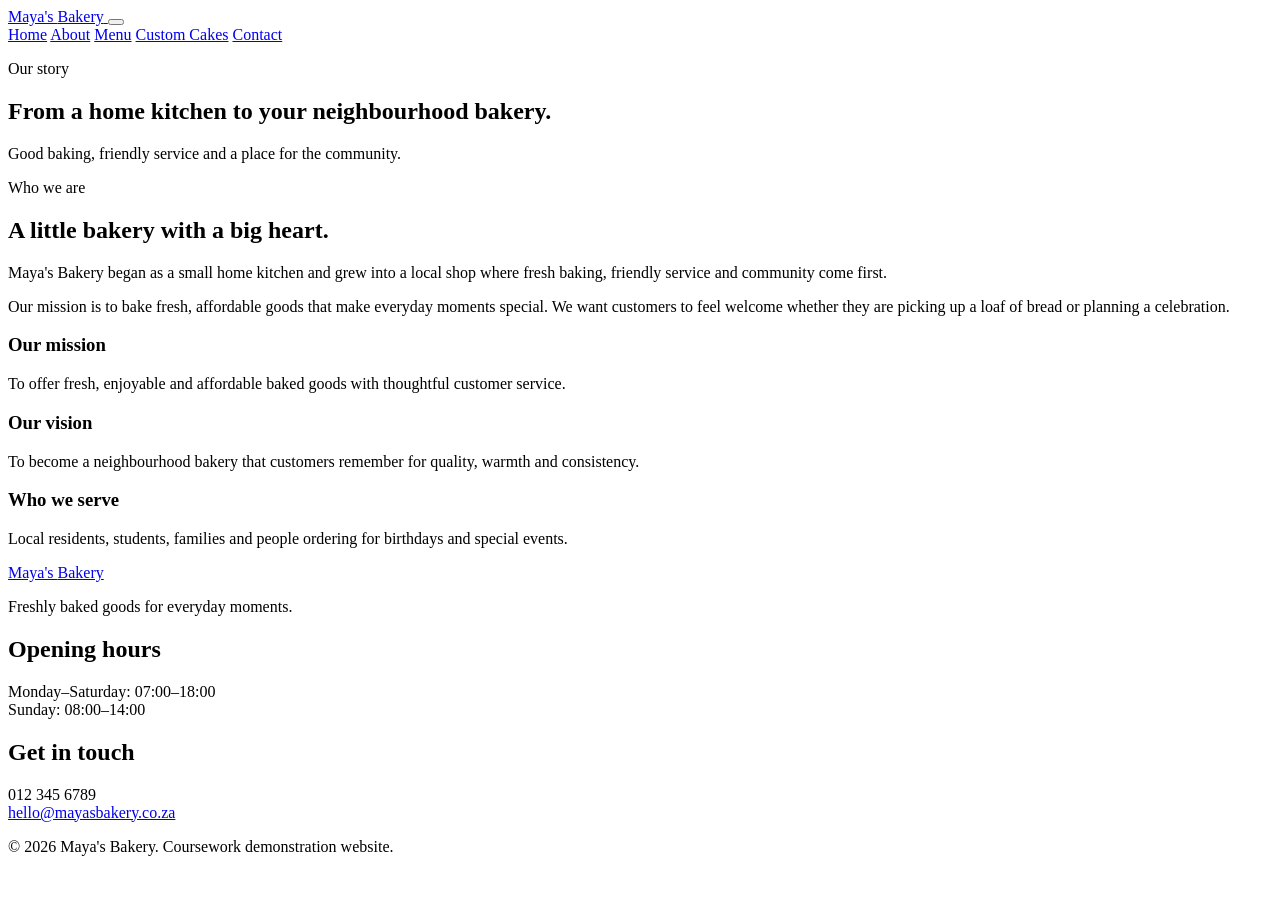
==== about.html @ de33b741 "Initial project commit" ====
<!doctype html>
<html lang="en">
  <head>
    <meta charset="utf-8">
    <meta name="viewport" content="width=device-width, initial-scale=1">
    <meta
      name="description"
      content="Maya's Bakery offers fresh bread, cakes and pastries in Cape Town."
    >
    <title>About us | Maya's Bakery</title>

    <link rel="preconnect" href="https://fonts.googleapis.com">
    <link rel="preconnect" href="https://fonts.gstatic.com" crossorigin>
    <link
      href="https://fonts.googleapis.com/css2?family=Open+Sans:wght@400;500;600;700&family=Playfair+Display:wght@600;700&display=swap"
      rel="stylesheet"
    >
    <link rel="stylesheet" href="css/style.css">
  </head>

  <body>
    <header class="site-header">
      <nav class="nav container" aria-label="Main navigation">
        <a class="brand" href="index.html" aria-label="Maya's Bakery home">
          Maya's <span>Bakery</span>
        </a>

        <button
          class="menu-toggle"
          type="button"
          aria-expanded="false"
          aria-controls="primary-links"
          aria-label="Open navigation menu"
        >
          <span></span>
          <span></span>
          <span></span>
        </button>

        <div class="nav-links" id="primary-links">
          <a href="index.html" data-page="index.html">Home</a>
          <a class="current" aria-current="page" href="about.html" data-page="about.html">About</a>
          <a href="products.html" data-page="products.html">Menu</a>
          <a href="enquiry.html" data-page="enquiry.html">Custom Cakes</a>
          <a href="contact.html" data-page="contact.html">Contact</a>
        </div>
      </nav>
    </header>

    <main id="main-content">
      <section class="page-hero">
        <div class="container">
          <p class="eyebrow">Our story</p>
          <h1>From a home kitchen to your neighbourhood bakery.</h1>
          <p>Good baking, friendly service and a place for the community.</p>
        </div>
      </section>

      <section class="section container two-column">
        <div>
          <p class="eyebrow">Who we are</p>
          <h2>A little bakery with a big heart.</h2>
          <p>
            Maya's Bakery began as a small home kitchen and grew into a local shop where
            fresh baking, friendly service and community come first.
          </p>
          <p>
            Our mission is to bake fresh, affordable goods that make everyday moments
            special. We want customers to feel welcome whether they are picking up a loaf of
            bread or planning a celebration.
          </p>
        </div>

        <div class="stacked-cards">
          <article class="info-card">
            <h3>Our mission</h3>
            <p>To offer fresh, enjoyable and affordable baked goods with thoughtful customer service.</p>
          </article>

          <article class="info-card">
            <h3>Our vision</h3>
            <p>To become a neighbourhood bakery that customers remember for quality, warmth and consistency.</p>
          </article>

          <article class="info-card">
            <h3>Who we serve</h3>
            <p>Local residents, students, families and people ordering for birthdays and special events.</p>
          </article>
        </div>
      </section>
    </main>

    <footer class="site-footer">
      <div class="container footer-grid">
        <div>
          <a class="brand brand-light" href="index.html">Maya's <span>Bakery</span></a>
          <p>Freshly baked goods for everyday moments.</p>
        </div>

        <div>
          <h2 class="footer-heading">Opening hours</h2>
          <p>
            Monday–Saturday: 07:00–18:00<br>
            Sunday: 08:00–14:00
          </p>
        </div>

        <div>
          <h2 class="footer-heading">Get in touch</h2>
          <p>
            012 345 6789<br>
            <a href="mailto:hello@mayasbakery.co.za">hello@mayasbakery.co.za</a>
          </p>
        </div>
      </div>

      <p class="copyright">© 2026 Maya's Bakery. Coursework demonstration website.</p>
    </footer>

    <script src="js/script.js" defer></script>
  </body>
</html>
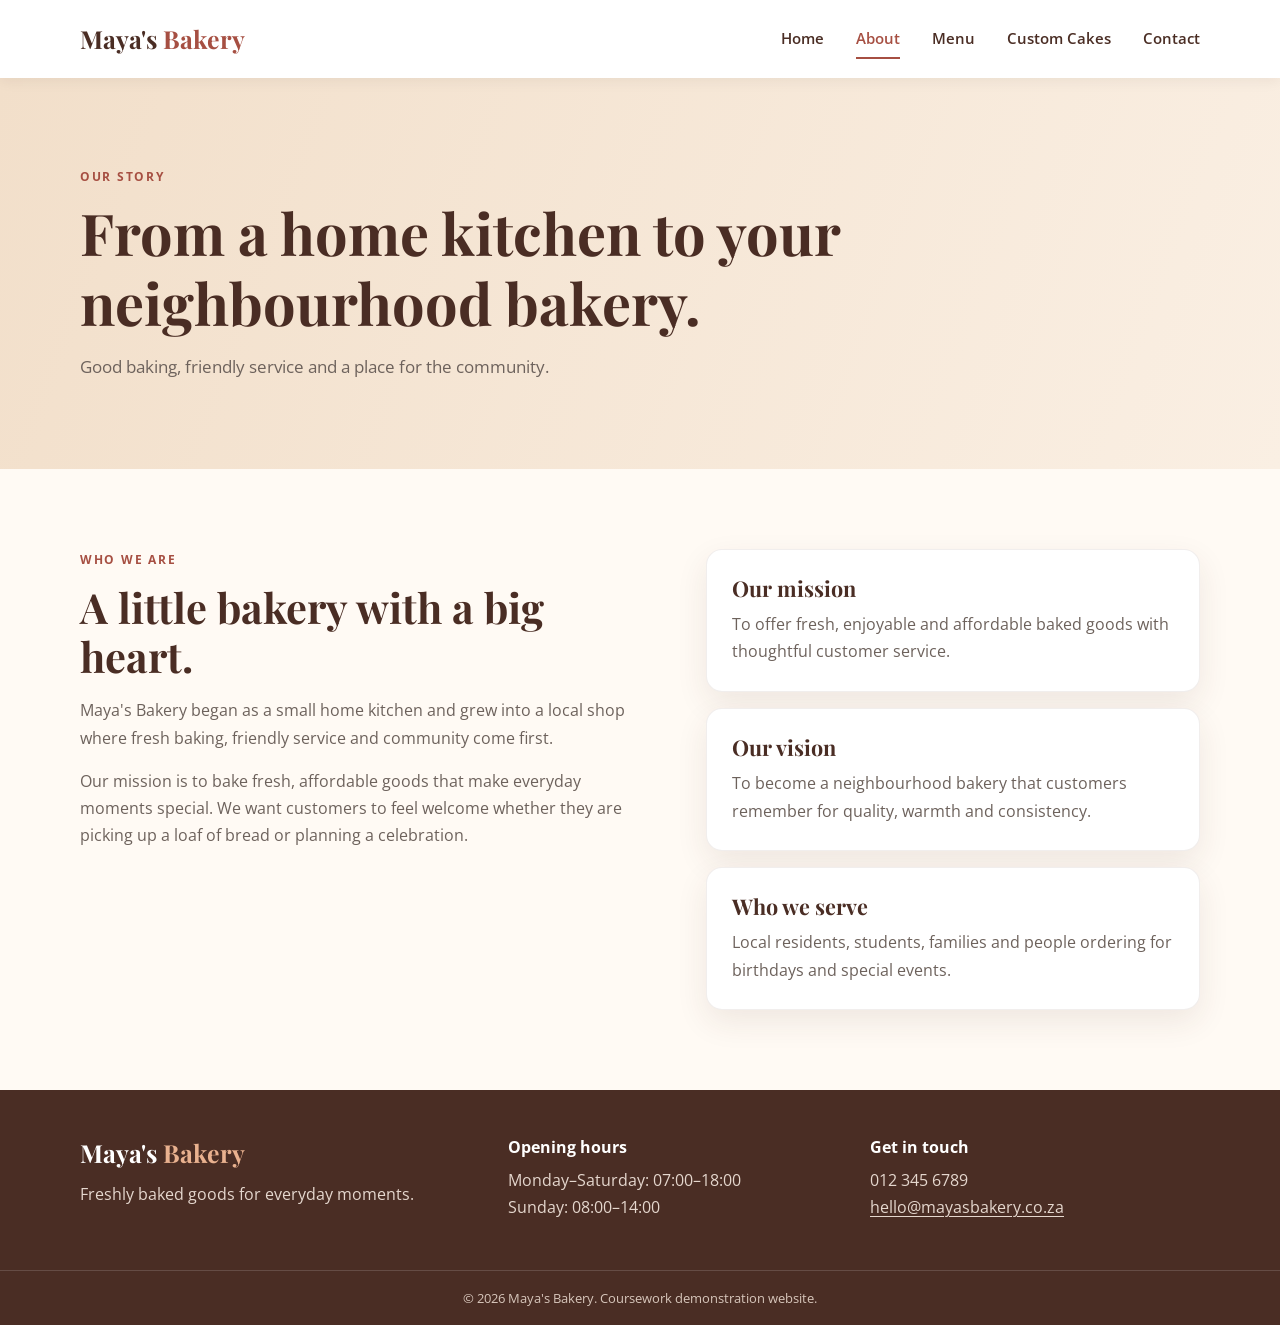
==== commit fe9c9771: "Complete Part 3 website improvements" ====
--- a/about.html
+++ b/about.html
@@ -5,14 +5,20 @@
     <meta name="viewport" content="width=device-width, initial-scale=1">
     <meta
       name="description"
-      content="Maya's Bakery offers fresh bread, cakes and pastries in Cape Town."
+      content="Learn how Maya's Bakery grew from a home kitchen into a neighbourhood bakery focused on fresh baking, friendly service and community."
     >
     <title>About us | Maya's Bakery</title>
+    <meta property="og:type" content="website">
+    <meta property="og:title" content="Our story | Maya's Bakery">
+    <meta property="og:description" content="Learn about Maya's Bakery, our story, our mission and the neighbourhood community we serve.">
+    <meta name="twitter:card" content="summary">
+    <meta name="twitter:title" content="Our story | Maya's Bakery">
+    <meta name="twitter:description" content="Learn about Maya's Bakery, our story, our mission and the neighbourhood community we serve.">
 
     <link rel="preconnect" href="https://fonts.googleapis.com">
     <link rel="preconnect" href="https://fonts.gstatic.com" crossorigin>
     <link
-      href="https://fonts.googleapis.com/css2?family=Open+Sans:wght@400;500;600;700&family=Playfair+Display:wght@600;700&display=swap"
+      href="https://fonts.googleapis.com/css2?family=Open+Sans:wght@400;600;700&family=Playfair+Display:wght@700&display=swap"
       rel="stylesheet"
     >
     <link rel="stylesheet" href="css/style.css">
--- a/css/style.css
+++ b/css/style.css
@@ -0,0 +1,805 @@
+:root {
+  color-scheme: light;
+  --color-cream: #fffaf4;
+  --color-sand: #f3e8da;
+  --color-brown: #4a2d24;
+  --color-brown-light: #765447;
+  --color-rose: #a64f42;
+  --color-rose-dark: #843b32;
+  --color-ink: #30231e;
+  --color-muted: #6d625c;
+  --color-white: #fff;
+  --shadow-card: 0 12px 32px rgb(74 45 36 / 9%);
+  --radius-card: 1rem;
+  --font-body: "Open Sans", Arial, sans-serif;
+  --font-heading: "Playfair Display", Georgia, serif;
+}
+
+* {
+  box-sizing: border-box;
+}
+
+html {
+  scroll-behavior: smooth;
+}
+
+body {
+  min-width: 320px;
+  margin: 0;
+  background: var(--color-cream);
+  color: var(--color-ink);
+  font-family: var(--font-body);
+  font-size: 1rem;
+  line-height: 1.7;
+}
+
+img {
+  display: block;
+  max-width: 100%;
+}
+
+a {
+  color: inherit;
+  text-decoration: none;
+}
+
+button,
+input,
+textarea {
+  font: inherit;
+}
+
+button,
+a,
+input,
+textarea {
+  -webkit-tap-highlight-color: transparent;
+}
+
+a:focus-visible,
+button:focus-visible,
+input:focus-visible,
+textarea:focus-visible {
+  outline: 3px solid #d88a55;
+  outline-offset: 3px;
+}
+
+[hidden] {
+  display: none !important;
+}
+
+.container {
+  width: min(100% - 2.5rem, 1120px);
+  margin-inline: auto;
+}
+
+.site-header {
+  position: relative;
+  z-index: 5;
+  background: var(--color-white);
+  box-shadow: 0 2px 14px rgb(48 35 30 / 7%);
+}
+
+.nav {
+  display: flex;
+  min-height: 78px;
+  align-items: center;
+  justify-content: space-between;
+  gap: 2rem;
+}
+
+.brand {
+  flex: 0 0 auto;
+  color: var(--color-brown);
+  font-family: var(--font-heading);
+  font-size: 1.55rem;
+  font-weight: 700;
+  line-height: 1.2;
+}
+
+.brand span {
+  color: var(--color-rose);
+}
+
+.nav-links {
+  display: flex;
+  align-items: center;
+  gap: clamp(1rem, 2.5vw, 2rem);
+}
+
+.nav-links a {
+  padding-block: 0.45rem;
+  color: var(--color-brown);
+  font-size: 0.93rem;
+  font-weight: 600;
+  transition: color 160ms ease;
+}
+
+.nav-links a:hover,
+.nav-links a.current {
+  color: var(--color-rose);
+}
+
+.nav-links a.current {
+  box-shadow: inset 0 -2px var(--color-rose);
+}
+
+.menu-toggle {
+  display: none;
+  width: 44px;
+  height: 44px;
+  padding: 10px;
+  border: 1px solid var(--color-sand);
+  border-radius: 0.65rem;
+  background: var(--color-white);
+  cursor: pointer;
+}
+
+.menu-toggle span {
+  display: block;
+  width: 100%;
+  height: 2px;
+  margin-block: 4px;
+  background: var(--color-brown);
+}
+
+h1,
+h2,
+h3,
+p {
+  margin-top: 0;
+}
+
+h1,
+h2,
+h3 {
+  color: var(--color-brown);
+  font-family: var(--font-heading);
+  line-height: 1.2;
+}
+
+h1 {
+  max-width: 780px;
+  margin-bottom: 1rem;
+  font-size: clamp(2.4rem, 6vw, 4.5rem);
+}
+
+h2 {
+  margin-bottom: 1rem;
+  font-size: clamp(1.8rem, 3.5vw, 2.6rem);
+}
+
+h3 {
+  margin-bottom: 0.6rem;
+  font-size: 1.35rem;
+}
+
+p {
+  margin-bottom: 1rem;
+}
+
+.hero {
+  display: flex;
+  min-height: 590px;
+  align-items: center;
+  padding-block: 6rem;
+  background:
+    radial-gradient(ellipse at 82% 25%, rgb(255 255 255 / 54%), transparent 29%),
+    linear-gradient(115deg, #f2dfca 0%, #f8eddf 55%, #ead1b7 100%);
+}
+
+.hero-content {
+  padding-block: 1rem;
+}
+
+.hero h1 {
+  max-width: 720px;
+}
+
+.hero-copy {
+  max-width: 600px;
+  margin-bottom: 1.8rem;
+  color: var(--color-muted);
+  font-size: 1.1rem;
+}
+
+.eyebrow {
+  margin-bottom: 0.7rem;
+  color: var(--color-rose);
+  font-size: 0.78rem;
+  font-weight: 700;
+  letter-spacing: 0.14em;
+  text-transform: uppercase;
+}
+
+.button-row {
+  display: flex;
+  flex-wrap: wrap;
+  gap: 0.8rem;
+}
+
+.button {
+  display: inline-flex;
+  min-height: 48px;
+  align-items: center;
+  justify-content: center;
+  padding: 0.7rem 1.25rem;
+  border: 2px solid transparent;
+  border-radius: 0.55rem;
+  cursor: pointer;
+  font-weight: 700;
+  line-height: 1.25;
+  text-align: center;
+  transition: background-color 160ms ease, color 160ms ease, transform 160ms ease;
+}
+
+.button:hover {
+  transform: translateY(-1px);
+}
+
+.button-primary {
+  background: var(--color-rose);
+  color: var(--color-white);
+}
+
+.button-primary:hover {
+  background: var(--color-rose-dark);
+}
+
+.button-outline {
+  border-color: var(--color-brown);
+  color: var(--color-brown);
+}
+
+.button-outline:hover {
+  background: var(--color-brown);
+  color: var(--color-white);
+}
+
+.section {
+  padding-block: 5rem;
+}
+
+.intro-grid,
+.two-column,
+.contact-layout,
+.form-layout {
+  display: grid;
+  align-items: start;
+  gap: clamp(2rem, 6vw, 5rem);
+}
+
+.intro-grid,
+.two-column {
+  grid-template-columns: minmax(0, 1fr) minmax(0, 0.9fr);
+}
+
+.intro-grid {
+  align-items: center;
+}
+
+.intro-grid > div > p:not(.eyebrow),
+.two-column > div > p:not(.eyebrow),
+.form-layout > div > p:not(.eyebrow) {
+  color: var(--color-muted);
+}
+
+.highlight-card,
+.info-card,
+.form-card,
+.food-card,
+.product-card {
+  overflow: hidden;
+  border: 1px solid rgb(74 45 36 / 8%);
+  border-radius: var(--radius-card);
+  background: var(--color-white);
+  box-shadow: var(--shadow-card);
+}
+
+.highlight-card,
+.info-card {
+  padding: 1.6rem;
+}
+
+.highlight-card {
+  background: var(--color-sand);
+}
+
+.highlight-card p,
+.info-card p {
+  margin-bottom: 0;
+  color: var(--color-muted);
+}
+
+.large-emoji {
+  display: inline-block;
+  margin-bottom: 0.6rem;
+  font-size: 2.7rem;
+}
+
+.section-cream {
+  background: #f6eee5;
+}
+
+.section-heading {
+  display: flex;
+  align-items: end;
+  justify-content: space-between;
+  gap: 2rem;
+  margin-bottom: 2rem;
+}
+
+.section-heading h2 {
+  margin-bottom: 0;
+}
+
+.text-link {
+  display: inline-block;
+  color: var(--color-rose-dark);
+  font-weight: 700;
+}
+
+.text-link:hover {
+  text-decoration: underline;
+  text-underline-offset: 0.2em;
+}
+
+.card-grid {
+  display: grid;
+  grid-template-columns: repeat(3, minmax(0, 1fr));
+  gap: 1.4rem;
+}
+
+.food-card,
+.product-card {
+  transition: transform 180ms ease, box-shadow 180ms ease;
+}
+
+.food-card:hover,
+.product-card:hover {
+  transform: translateY(-3px);
+  box-shadow: 0 16px 36px rgb(74 45 36 / 14%);
+}
+
+.food-card img,
+.product-card img {
+  width: 100%;
+  aspect-ratio: 4 / 3;
+  object-fit: cover;
+}
+
+.food-card-content,
+.product-content {
+  padding: 1.25rem;
+}
+
+.food-card-content p,
+.product-content p {
+  margin-bottom: 0.8rem;
+  color: var(--color-muted);
+}
+
+.food-card-content strong,
+.product-content strong {
+  color: var(--color-rose-dark);
+}
+
+.callout {
+  display: flex;
+  align-items: center;
+  justify-content: space-between;
+  gap: 2rem;
+  margin-block: 4rem;
+  padding: clamp(1.5rem, 4vw, 3rem);
+  border-radius: var(--radius-card);
+  background: var(--color-sand);
+}
+
+.callout h2 {
+  margin-bottom: 0.5rem;
+}
+
+.callout p:last-child {
+  margin-bottom: 0;
+  color: var(--color-muted);
+}
+
+.faq-section {
+  max-width: 860px;
+}
+
+.faq-section .section-heading {
+  margin-bottom: 1.5rem;
+}
+
+.faq-list {
+  display: grid;
+  gap: 0.8rem;
+}
+
+.faq-item {
+  overflow: hidden;
+  border: 1px solid rgb(74 45 36 / 12%);
+  border-radius: 0.75rem;
+  background: var(--color-white);
+}
+
+.faq-item h3 {
+  margin: 0;
+  font-family: var(--font-body);
+  font-size: 1rem;
+}
+
+.faq-question {
+  display: flex;
+  width: 100%;
+  min-height: 60px;
+  align-items: center;
+  justify-content: space-between;
+  gap: 1rem;
+  padding: 1rem 1.2rem;
+  border: 0;
+  background: transparent;
+  color: var(--color-brown);
+  cursor: pointer;
+  font-weight: 700;
+  text-align: left;
+}
+
+.faq-question:hover {
+  color: var(--color-rose-dark);
+}
+
+.faq-icon {
+  flex: 0 0 auto;
+  color: var(--color-rose);
+  font-size: 1.5rem;
+  font-weight: 400;
+  line-height: 1;
+}
+
+.faq-answer {
+  padding: 0 1.2rem 1.1rem;
+  color: var(--color-muted);
+}
+
+.faq-answer p {
+  margin: 0;
+}
+
+.faq-answer a {
+  color: var(--color-rose-dark);
+  font-weight: 700;
+  text-decoration: underline;
+  text-underline-offset: 0.15em;
+}
+
+.page-hero {
+  padding-block: clamp(3rem, 8vw, 5.5rem);
+  background: linear-gradient(110deg, #f2dfca, #faefe3);
+}
+
+.page-hero h1 {
+  font-size: clamp(2.25rem, 5vw, 3.6rem);
+}
+
+.page-hero .container > p:last-child {
+  max-width: 680px;
+  margin-bottom: 0;
+  color: var(--color-muted);
+  font-size: 1.05rem;
+}
+
+.stacked-cards,
+.contact-details {
+  display: grid;
+  gap: 1rem;
+}
+
+.menu-tools {
+  display: grid;
+  grid-template-columns: minmax(0, 1fr) auto;
+  align-items: end;
+  gap: 0.5rem 1rem;
+  max-width: 650px;
+  margin-bottom: 1.2rem;
+}
+
+.search-label {
+  grid-column: 1 / -1;
+  color: var(--color-brown);
+  font-weight: 700;
+}
+
+.search-input {
+  min-width: 0;
+}
+
+.result-count {
+  margin: 0 0 0.7rem;
+  color: var(--color-muted);
+  font-size: 0.9rem;
+}
+
+.filter-row {
+  display: flex;
+  flex-wrap: wrap;
+  gap: 0.65rem;
+  margin-bottom: 2rem;
+}
+
+.filter-button {
+  padding: 0.55rem 1rem;
+  border: 1px solid #d9c8b7;
+  border-radius: 999px;
+  background: var(--color-white);
+  color: var(--color-brown);
+  cursor: pointer;
+  font-weight: 600;
+}
+
+.filter-button:hover,
+.filter-button.active {
+  border-color: var(--color-brown);
+  background: var(--color-brown);
+  color: var(--color-white);
+}
+
+.product-grid {
+  display: grid;
+  grid-template-columns: repeat(3, minmax(0, 1fr));
+  gap: 1.4rem;
+}
+
+.empty-state {
+  margin-top: 1.5rem;
+  padding: 1.25rem;
+  border-radius: 0.75rem;
+  background: var(--color-sand);
+  color: var(--color-brown);
+}
+
+.contact-layout,
+.form-layout {
+  grid-template-columns: minmax(0, 0.9fr) minmax(0, 1.1fr);
+}
+
+.form-layout > div > .info-card {
+  margin-top: 1.7rem;
+}
+
+.map-frame {
+  overflow: hidden;
+  min-height: 260px;
+  border-radius: var(--radius-card);
+  box-shadow: var(--shadow-card);
+}
+
+.map-frame iframe {
+  display: block;
+  width: 100%;
+  min-height: 260px;
+  border: 0;
+}
+
+.form-card {
+  display: grid;
+  gap: 1.1rem;
+  padding: clamp(1.25rem, 3vw, 2rem);
+}
+
+.form-heading h2 {
+  margin-bottom: 0.35rem;
+  font-size: 1.8rem;
+}
+
+.form-heading p,
+.small-note {
+  color: var(--color-muted);
+  font-size: 0.88rem;
+}
+
+.form-heading p {
+  margin-bottom: 0;
+}
+
+.field {
+  display: grid;
+  gap: 0.4rem;
+}
+
+.field label {
+  color: var(--color-brown);
+  font-size: 0.93rem;
+  font-weight: 700;
+}
+
+.field input,
+.field textarea,
+.search-input {
+  width: 100%;
+  min-height: 46px;
+  padding: 0.7rem 0.8rem;
+  border: 1px solid #cdbdaf;
+  border-radius: 0.45rem;
+  background: var(--color-white);
+  color: var(--color-ink);
+}
+
+.field textarea {
+  min-height: 130px;
+  resize: vertical;
+}
+
+.field input:focus,
+.field textarea:focus,
+.search-input:focus {
+  border-color: var(--color-rose);
+  outline: 2px solid rgb(166 79 66 / 18%);
+}
+
+.form-message {
+  margin: 0;
+  color: #27613b;
+  font-weight: 600;
+}
+
+.form-card .small-note {
+  margin-bottom: 0;
+}
+
+.site-footer {
+  padding-top: 3rem;
+  background: var(--color-brown);
+  color: #f7eee7;
+}
+
+.footer-grid {
+  display: grid;
+  grid-template-columns: 1.2fr 1fr 1fr;
+  gap: 2rem;
+  padding-bottom: 2rem;
+}
+
+.brand-light {
+  display: inline-block;
+  margin-bottom: 0.8rem;
+  color: var(--color-white);
+}
+
+.brand-light span {
+  color: #e9b18f;
+}
+
+.footer-grid p {
+  color: #e5d7ce;
+}
+
+.footer-grid a:not(.brand) {
+  text-decoration: underline;
+  text-underline-offset: 0.2em;
+}
+
+.footer-heading {
+  margin-bottom: 0.6rem;
+  color: var(--color-white);
+  font-family: var(--font-body);
+  font-size: 1rem;
+}
+
+.copyright {
+  margin: 0;
+  padding: 1rem 1.25rem;
+  border-top: 1px solid rgb(255 255 255 / 15%);
+  color: #d7c6bb;
+  font-size: 0.82rem;
+  text-align: center;
+}
+
+@media (max-width: 760px) {
+  .container {
+    width: min(100% - 2rem, 600px);
+  }
+
+  .nav {
+    min-height: 70px;
+    flex-wrap: wrap;
+    gap: 0.5rem;
+    padding-block: 0.65rem;
+  }
+
+  .menu-toggle {
+    display: block;
+  }
+
+  .nav-links {
+    display: none;
+    flex: 0 0 100%;
+    align-items: stretch;
+    flex-direction: column;
+    gap: 0;
+    padding-block: 0.3rem 0.6rem;
+  }
+
+  .nav-links.is-open {
+    display: flex;
+  }
+
+  .nav-links a {
+    padding: 0.7rem 0.25rem;
+  }
+
+  .nav-links a.current {
+    box-shadow: none;
+  }
+
+  .hero {
+    min-height: 500px;
+    padding-block: 4.5rem;
+  }
+
+  .section {
+    padding-block: 3.5rem;
+  }
+
+  .intro-grid,
+  .two-column,
+  .contact-layout,
+  .form-layout {
+    grid-template-columns: 1fr;
+    gap: 2rem;
+  }
+
+  .card-grid,
+  .product-grid {
+    grid-template-columns: repeat(2, minmax(0, 1fr));
+    gap: 1rem;
+  }
+
+  .footer-grid {
+    grid-template-columns: repeat(2, minmax(0, 1fr));
+  }
+}
+
+@media (max-width: 520px) {
+  .card-grid,
+  .product-grid,
+  .footer-grid {
+    grid-template-columns: 1fr;
+  }
+
+  .section-heading,
+  .callout {
+    align-items: flex-start;
+    flex-direction: column;
+  }
+
+  .section-heading {
+    gap: 0.8rem;
+  }
+
+  .callout {
+    margin-block: 2rem;
+  }
+
+  .menu-tools {
+    grid-template-columns: 1fr;
+  }
+
+  .search-label {
+    grid-column: auto;
+  }
+
+  .result-count {
+    margin-top: 0.25rem;
+  }
+}
+
+@media (prefers-reduced-motion: reduce) {
+  *,
+  *::before,
+  *::after {
+    scroll-behavior: auto !important;
+    transition-duration: 0.01ms !important;
+  }
+}
